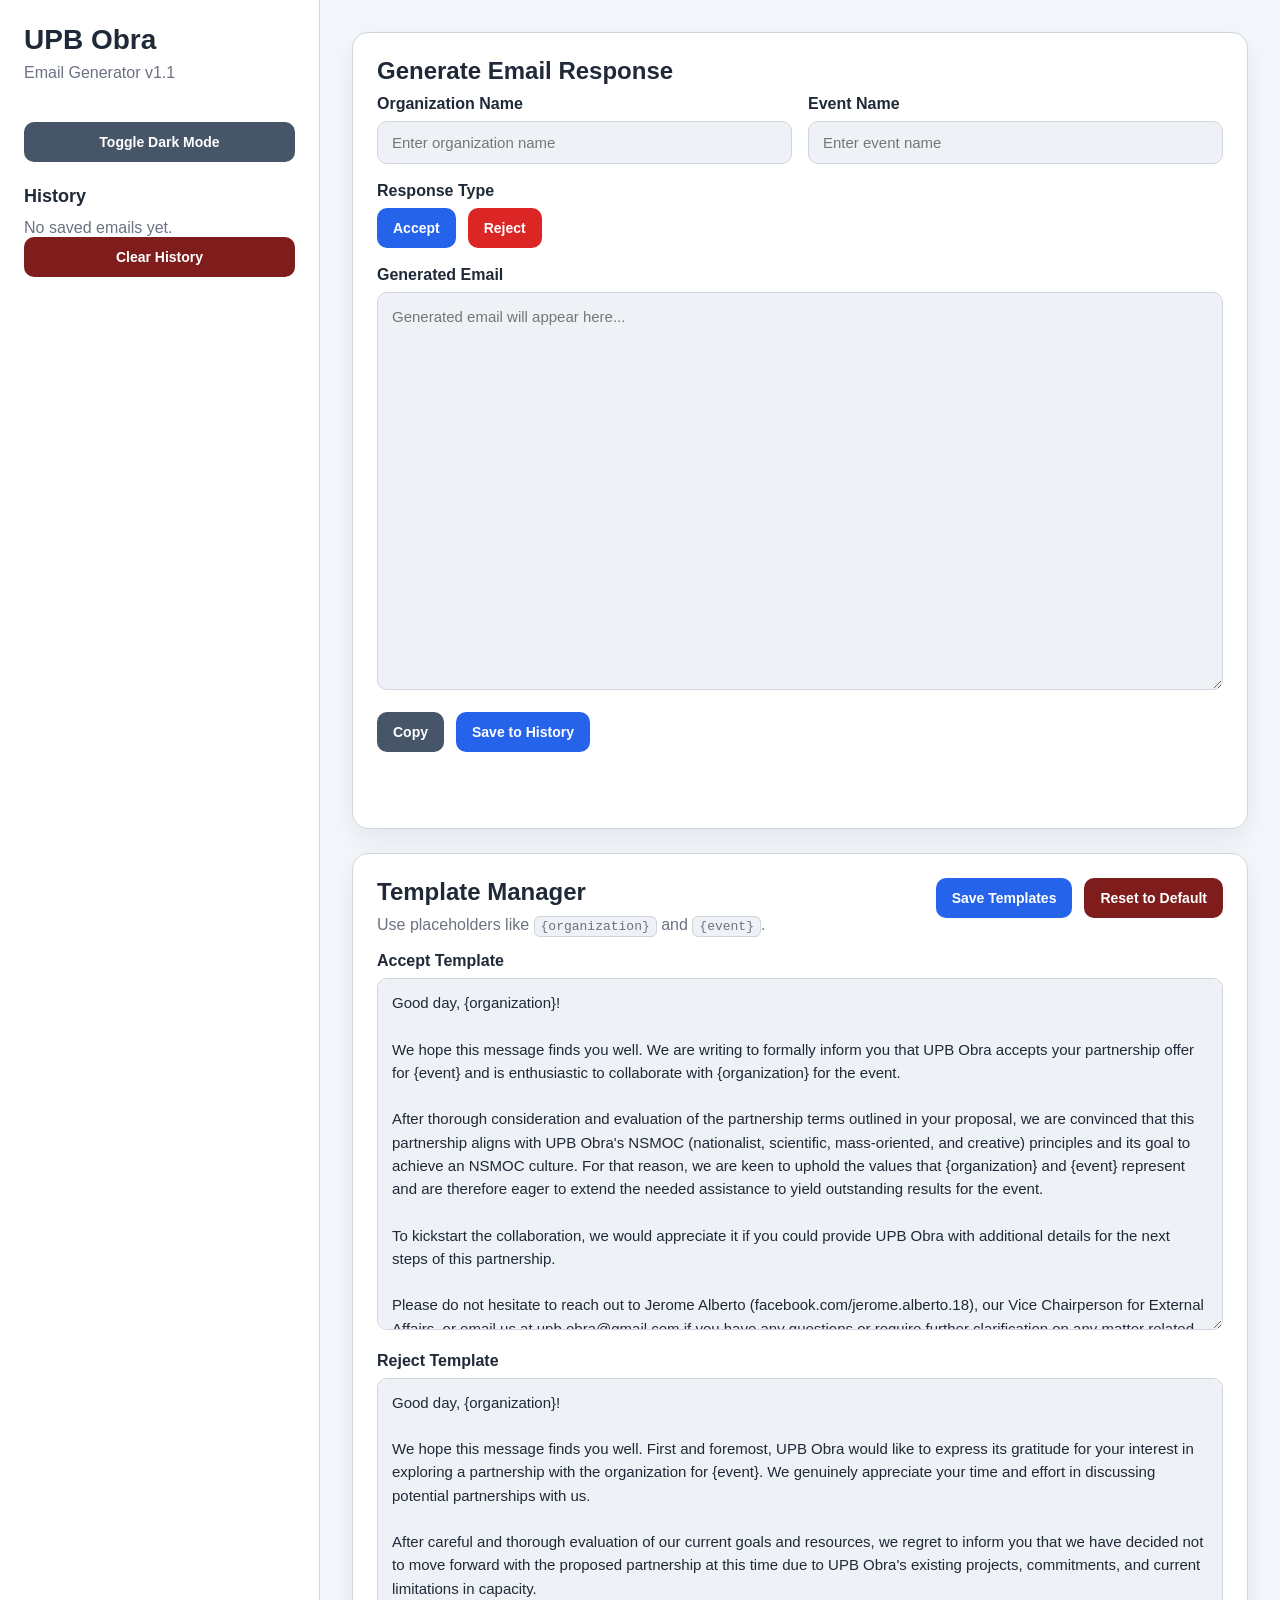
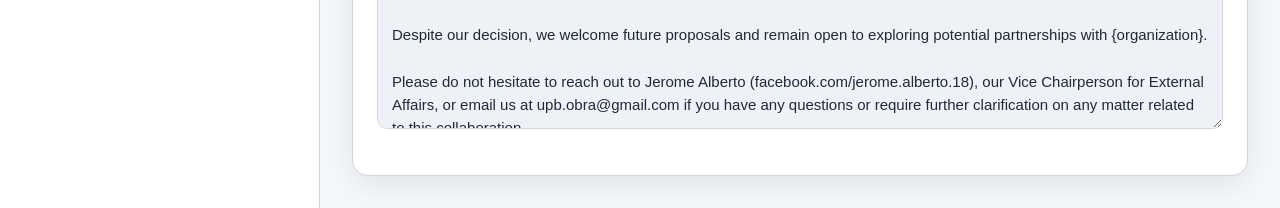
==== index.html @ 8bf40cfc "Add files via upload Base website  Externals-Management V1.0" ====
<!DOCTYPE html>
<html lang="en">
<head>
  <meta charset="UTF-8" />
  <meta name="viewport" content="width=device-width, initial-scale=1.0" />
  <title>UPB Obra Email Generator</title>
  <link rel="stylesheet" href="style.css" />
</head>
<body>
  <div class="app">
    <aside class="sidebar">
      <div>
        <h1>UPB Obra</h1>
        <p class="subtitle">Email Generator v1.1</p>
      </div>

      <div class="sidebar-section">
        <button id="themeToggle" class="secondary-btn full-width">Toggle Dark Mode</button>
      </div>

      <div class="sidebar-section">
        <h2>History</h2>
        <div id="historyList" class="history-list">
          <p class="empty-text">No saved emails yet.</p>
        </div>
        <button id="clearHistoryBtn" class="danger-btn full-width">Clear History</button>
      </div>
    </aside>

    <main class="main-content">
      <section class="card">
        <h2>Generate Email Response</h2>

        <div class="form-grid">
          <div class="form-group">
            <label for="orgName">Organization Name</label>
            <input type="text" id="orgName" placeholder="Enter organization name" />
          </div>

          <div class="form-group">
            <label for="eventName">Event Name</label>
            <input type="text" id="eventName" placeholder="Enter event name" />
          </div>
        </div>

        <div class="form-group">
          <label>Response Type</label>
          <div class="button-group">
            <button id="acceptBtn" class="primary-btn">Accept</button>
            <button id="rejectBtn" class="warning-btn">Reject</button>
          </div>
        </div>

        <div class="form-group">
          <label for="generatedEmail">Generated Email</label>
          <textarea id="generatedEmail" rows="16" placeholder="Generated email will appear here..."></textarea>
        </div>

        <div class="button-group">
          <button id="copyBtn" class="secondary-btn">Copy</button>
          <button id="saveBtn" class="primary-btn">Save to History</button>
        </div>

        <p id="statusMessage" class="status-message"></p>
      </section>

      <section class="card">
        <div class="section-header">
          <div>
            <h2>Template Manager</h2>
            <p class="helper-text">Use placeholders like <code>{organization}</code> and <code>{event}</code>.</p>
          </div>
          <div class="button-group">
            <button id="saveTemplatesBtn" class="primary-btn">Save Templates</button>
            <button id="resetTemplatesBtn" class="danger-btn">Reset to Default</button>
          </div>
        </div>

        <div class="form-group">
          <label for="acceptTemplate">Accept Template</label>
          <textarea id="acceptTemplate" rows="14"></textarea>
        </div>

        <div class="form-group">
          <label for="rejectTemplate">Reject Template</label>
          <textarea id="rejectTemplate" rows="14"></textarea>
        </div>
      </section>
    </main>
  </div>

  <script src="script.js"></script>
</body>
</html>
---- style.css ----
:root {
  --bg: #f4f7fb;
  --panel: #ffffff;
  --panel-2: #eef2f7;
  --text: #1f2937;
  --muted: #6b7280;
  --border: #d1d5db;
  --primary: #2563eb;
  --primary-hover: #1d4ed8;
  --warning: #dc2626;
  --warning-hover: #b91c1c;
  --secondary: #475569;
  --secondary-hover: #334155;
  --danger: #7f1d1d;
  --danger-hover: #991b1b;
  --success: #15803d;
  --shadow: 0 10px 30px rgba(0, 0, 0, 0.08);
}

body.dark {
  --bg: #0f172a;
  --panel: #111827;
  --panel-2: #1f2937;
  --text: #f3f4f6;
  --muted: #9ca3af;
  --border: #374151;
  --primary: #3b82f6;
  --primary-hover: #2563eb;
  --warning: #ef4444;
  --warning-hover: #dc2626;
  --secondary: #64748b;
  --secondary-hover: #475569;
  --danger: #b91c1c;
  --danger-hover: #991b1b;
  --success: #22c55e;
  --shadow: 0 10px 30px rgba(0, 0, 0, 0.35);
}

* {
  box-sizing: border-box;
}

body {
  margin: 0;
  font-family: Arial, sans-serif;
  background: var(--bg);
  color: var(--text);
}

.app {
  display: grid;
  grid-template-columns: 320px 1fr;
  min-height: 100vh;
}

.sidebar {
  background: var(--panel);
  border-right: 1px solid var(--border);
  padding: 24px;
  display: flex;
  flex-direction: column;
  gap: 24px;
}

.sidebar h1 {
  margin: 0;
  font-size: 28px;
}

.subtitle {
  margin-top: 8px;
  color: var(--muted);
}

.sidebar-section h2 {
  margin-top: 0;
  margin-bottom: 12px;
  font-size: 18px;
}

.main-content {
  padding: 32px;
  display: flex;
  flex-direction: column;
  gap: 24px;
}

.card {
  background: var(--panel);
  border: 1px solid var(--border);
  border-radius: 16px;
  padding: 24px;
  box-shadow: var(--shadow);
  max-width: 980px;
}

.card h2 {
  margin-top: 0;
  margin-bottom: 10px;
}

.form-grid {
  display: grid;
  grid-template-columns: 1fr 1fr;
  gap: 16px;
}

.form-group {
  margin-bottom: 18px;
}

label {
  display: block;
  font-weight: bold;
  margin-bottom: 8px;
}

input,
textarea {
  width: 100%;
  padding: 12px 14px;
  border: 1px solid var(--border);
  border-radius: 10px;
  background: var(--panel-2);
  color: var(--text);
  font-size: 15px;
}

textarea {
  resize: vertical;
  line-height: 1.55;
  font-family: inherit;
}

.button-group {
  display: flex;
  gap: 12px;
  flex-wrap: wrap;
}

button {
  border: none;
  border-radius: 10px;
  padding: 12px 16px;
  font-size: 14px;
  font-weight: bold;
  cursor: pointer;
  transition: 0.2s ease;
}

button:hover {
  transform: translateY(-1px);
}

.primary-btn {
  background: var(--primary);
  color: white;
}

.primary-btn:hover {
  background: var(--primary-hover);
}

.warning-btn {
  background: var(--warning);
  color: white;
}

.warning-btn:hover {
  background: var(--warning-hover);
}

.secondary-btn {
  background: var(--secondary);
  color: white;
}

.secondary-btn:hover {
  background: var(--secondary-hover);
}

.danger-btn {
  background: var(--danger);
  color: white;
}

.danger-btn:hover {
  background: var(--danger-hover);
}

.full-width {
  width: 100%;
}

.status-message {
  margin-top: 16px;
  color: var(--success);
  font-weight: bold;
  min-height: 20px;
}

.history-list {
  display: flex;
  flex-direction: column;
  gap: 10px;
  max-height: 420px;
  overflow-y: auto;
}

.history-item {
  background: var(--panel-2);
  border: 1px solid var(--border);
  border-radius: 10px;
  padding: 12px;
  cursor: pointer;
}

.history-item:hover {
  border-color: var(--primary);
}

.history-title {
  font-weight: bold;
  margin-bottom: 6px;
}

.history-meta {
  font-size: 13px;
  color: var(--muted);
}

.empty-text {
  color: var(--muted);
  margin: 0;
}

.helper-text {
  margin: 0;
  color: var(--muted);
}

.section-header {
  display: flex;
  justify-content: space-between;
  gap: 16px;
  align-items: flex-start;
  margin-bottom: 18px;
}

code {
  background: var(--panel-2);
  padding: 2px 6px;
  border-radius: 6px;
  border: 1px solid var(--border);
}

@media (max-width: 900px) {
  .app {
    grid-template-columns: 1fr;
  }

  .sidebar {
    border-right: none;
    border-bottom: 1px solid var(--border);
  }

  .main-content {
    padding: 20px;
  }

  .card {
    padding: 18px;
  }

  .form-grid {
    grid-template-columns: 1fr;
  }

  .section-header {
    flex-direction: column;
    align-items: stretch;
  }
}
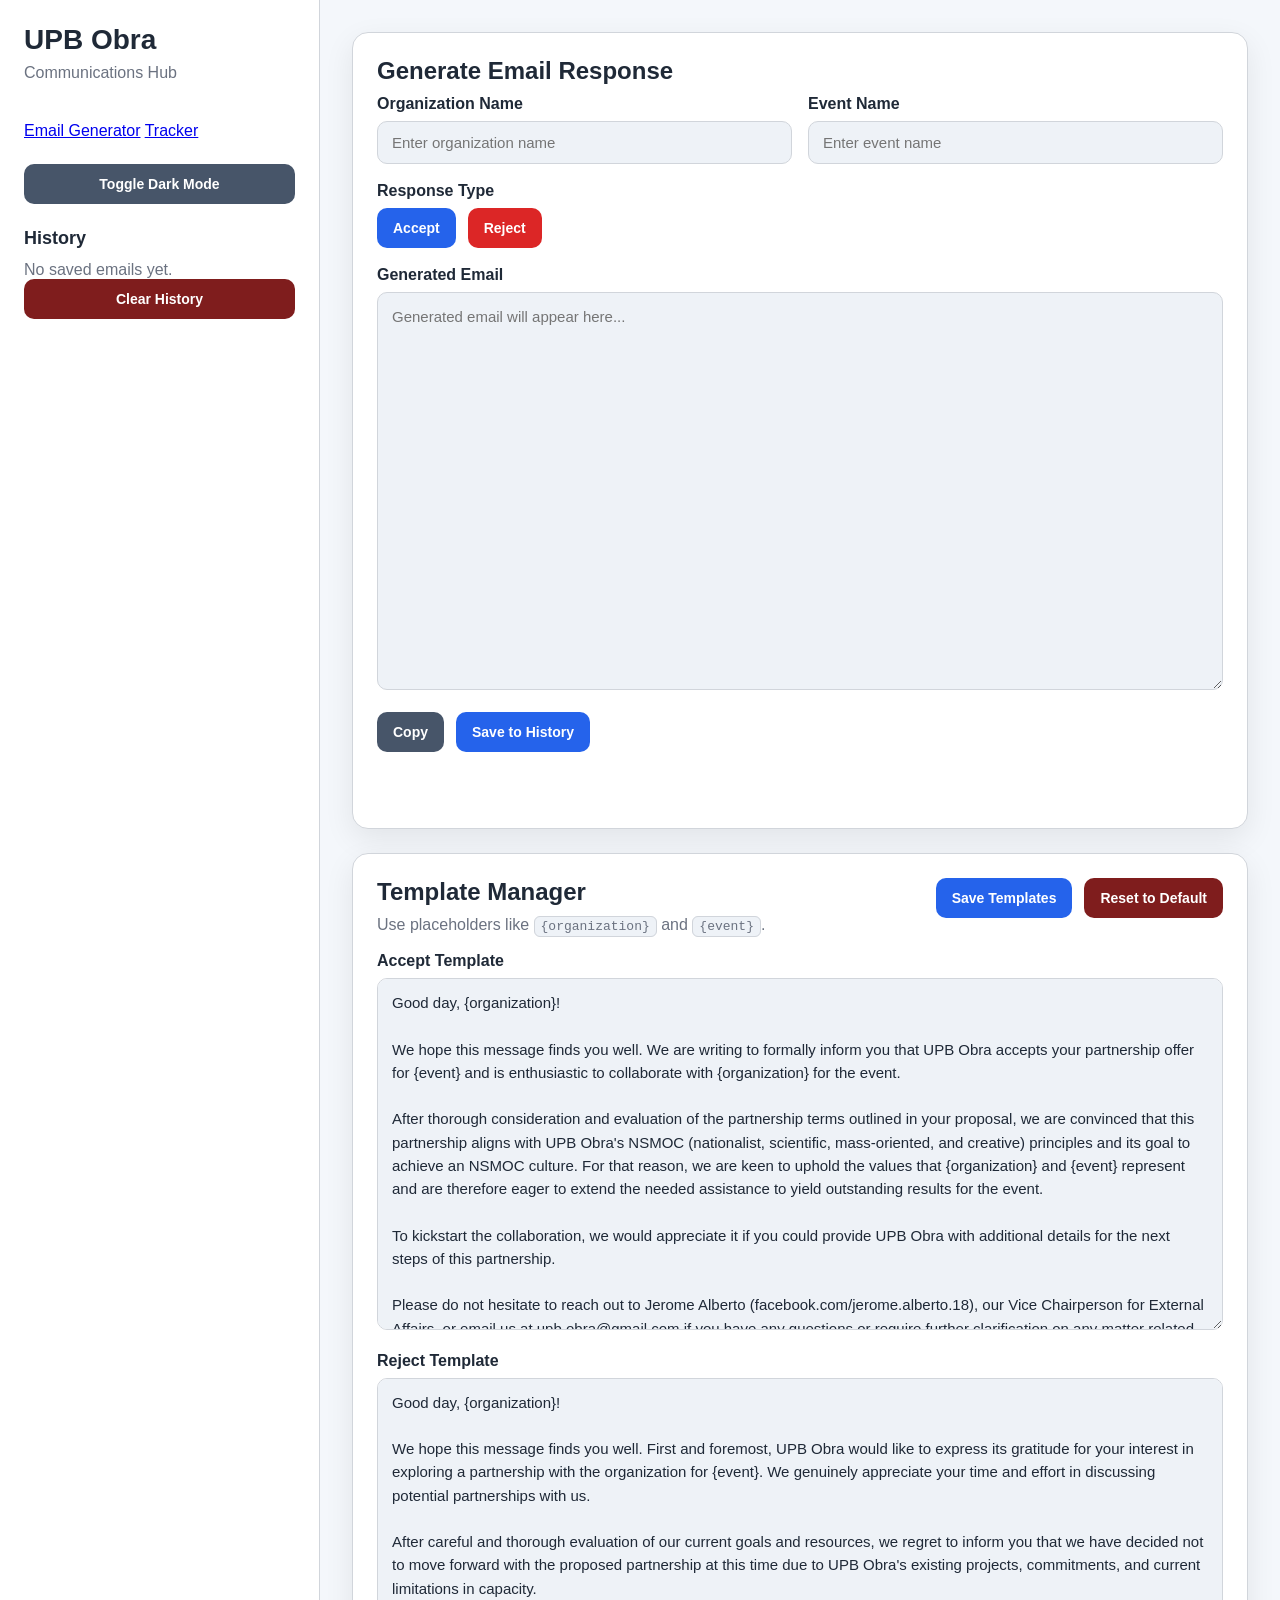
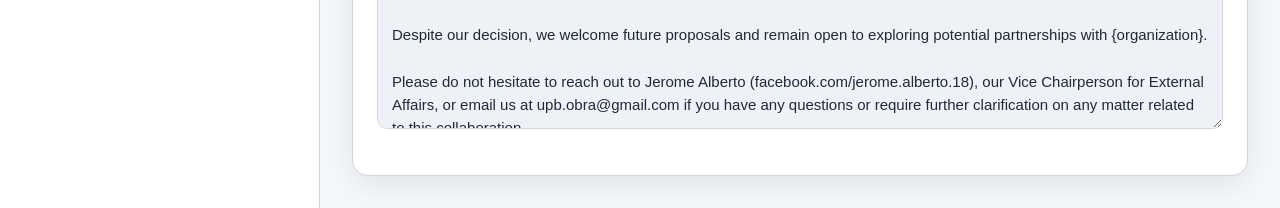
==== commit 90225e11: "Update title and subtitle in index.html" ====
--- a/index.html
+++ b/index.html
@@ -3,7 +3,7 @@
 <head>
   <meta charset="UTF-8" />
   <meta name="viewport" content="width=device-width, initial-scale=1.0" />
-  <title>UPB Obra Email Generator</title>
+  <title>UPB Obra Hub</title>
   <link rel="stylesheet" href="style.css" />
 </head>
 <body>
@@ -11,8 +11,13 @@
     <aside class="sidebar">
       <div>
         <h1>UPB Obra</h1>
-        <p class="subtitle">Email Generator v1.1</p>
+        <p class="subtitle">Communications Hub</p>
       </div>
+
+      <nav class="sidebar-nav">
+        <a href="index.html" class="nav-link active">Email Generator</a>
+        <a href="tracker.html" class="nav-link">Tracker</a>
+      </nav>
 
       <div class="sidebar-section">
         <button id="themeToggle" class="secondary-btn full-width">Toggle Dark Mode</button>
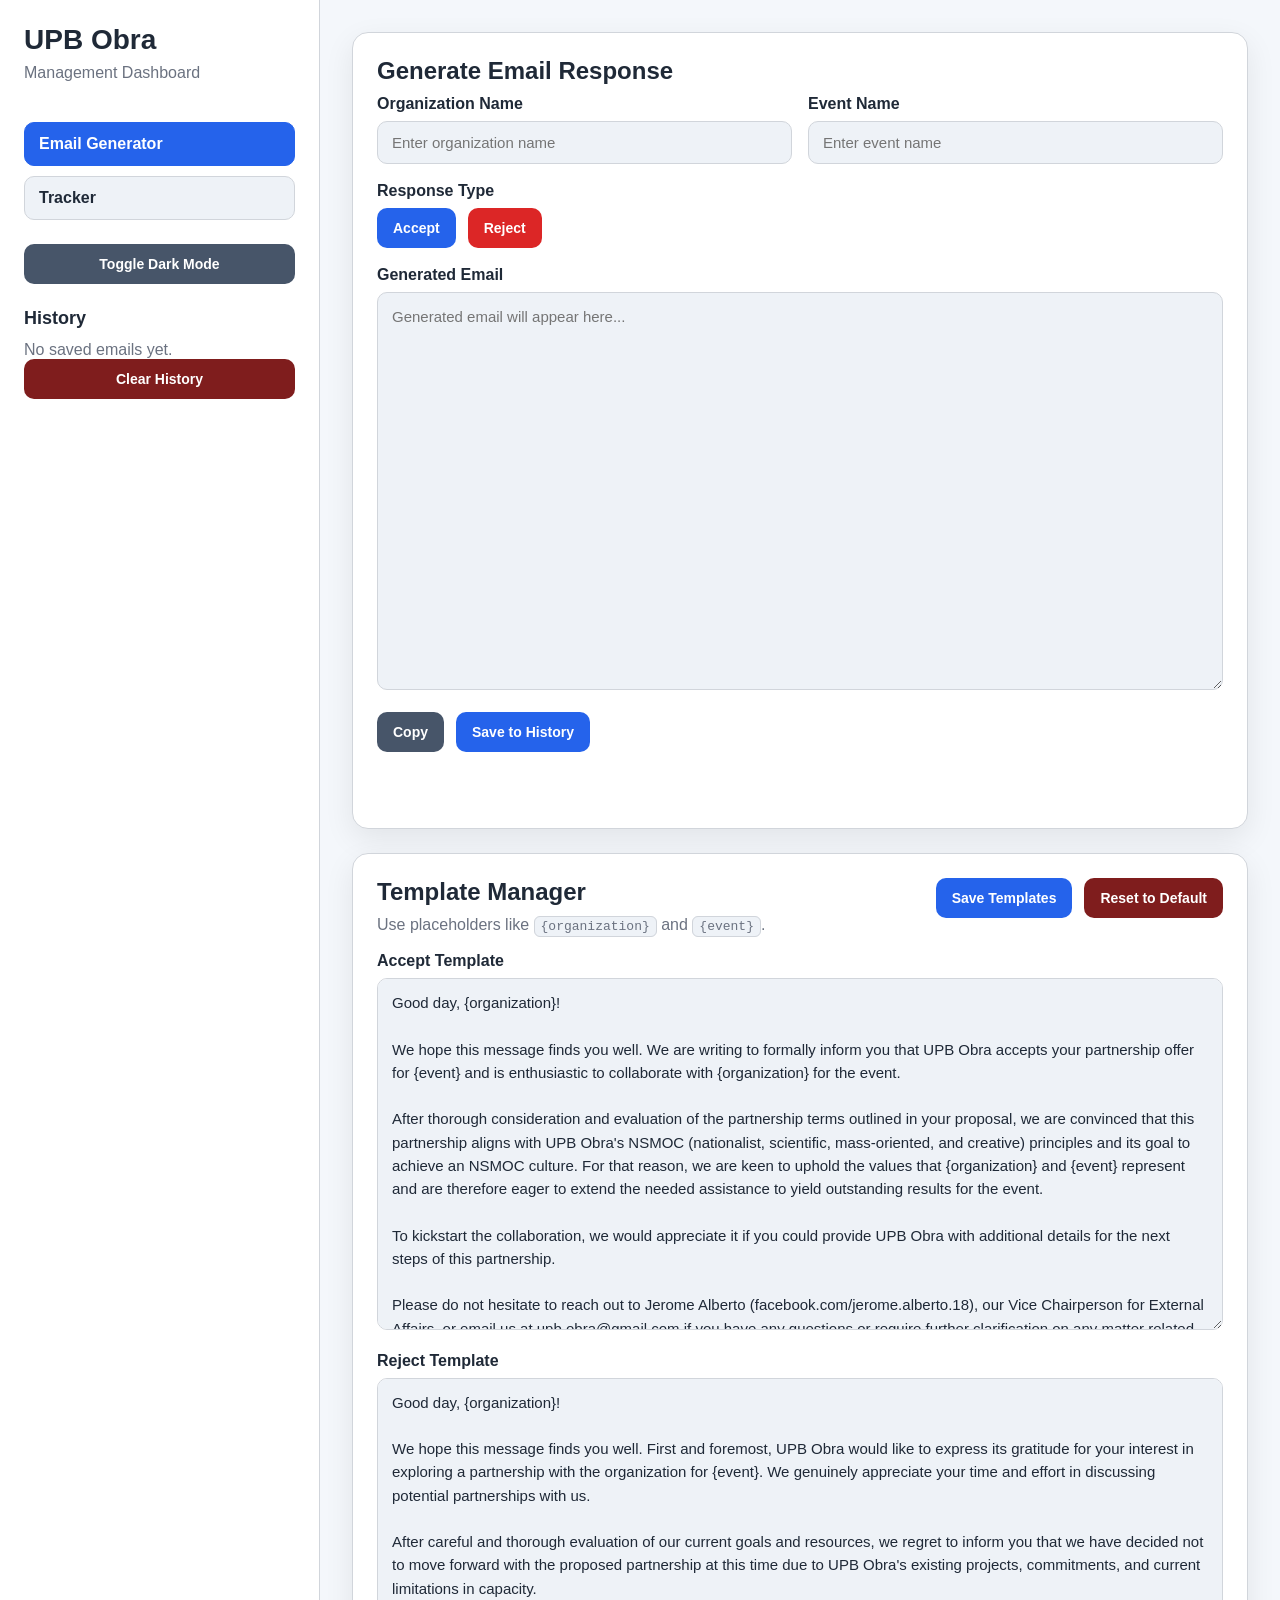
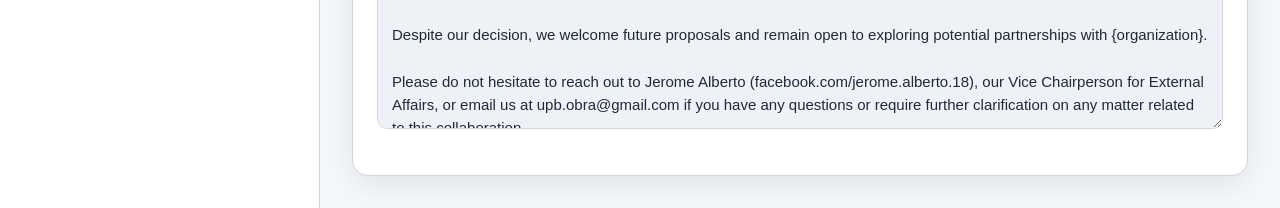
==== commit 37a49927: "Update index.html" ====
--- a/index.html
+++ b/index.html
@@ -11,7 +11,7 @@
     <aside class="sidebar">
       <div>
         <h1>UPB Obra</h1>
-        <p class="subtitle">Communications Hub</p>
+        <p class="subtitle">Management Dashboard</p>
       </div>
 
       <nav class="sidebar-nav">
--- a/style.css
+++ b/style.css
@@ -78,6 +78,28 @@
   font-size: 18px;
 }
 
+.sidebar-nav {
+  display: flex;
+  flex-direction: column;
+  gap: 10px;
+}
+
+.nav-link {
+  text-decoration: none;
+  color: var(--text);
+  background: var(--panel-2);
+  border: 1px solid var(--border);
+  padding: 12px 14px;
+  border-radius: 10px;
+  font-weight: bold;
+}
+
+.nav-link.active {
+  background: var(--primary);
+  color: white;
+  border-color: var(--primary);
+}
+
 .main-content {
   padding: 32px;
   display: flex;
@@ -91,7 +113,7 @@
   border-radius: 16px;
   padding: 24px;
   box-shadow: var(--shadow);
-  max-width: 980px;
+  max-width: 1200px;
 }
 
 .card h2 {
@@ -116,7 +138,8 @@
 }
 
 input,
-textarea {
+textarea,
+select {
   width: 100%;
   padding: 12px 14px;
   border: 1px solid var(--border);
@@ -130,6 +153,12 @@
   resize: vertical;
   line-height: 1.55;
   font-family: inherit;
+}
+
+.checkbox-group input {
+  width: auto;
+  transform: scale(1.2);
+  margin-top: 10px;
 }
 
 .button-group {
@@ -229,14 +258,10 @@
   color: var(--muted);
 }
 
-.empty-text {
+.empty-text,
+.helper-text {
   color: var(--muted);
   margin: 0;
-}
-
-.helper-text {
-  margin: 0;
-  color: var(--muted);
 }
 
 .section-header {
@@ -254,6 +279,66 @@
   border: 1px solid var(--border);
 }
 
+.filter-select {
+  min-width: 160px;
+}
+
+.table-wrap {
+  overflow-x: auto;
+}
+
+.tracker-table {
+  width: 100%;
+  border-collapse: collapse;
+  min-width: 950px;
+}
+
+.tracker-table th,
+.tracker-table td {
+  border: 1px solid var(--border);
+  padding: 12px;
+  vertical-align: top;
+  text-align: left;
+}
+
+.tracker-table th {
+  background: var(--panel-2);
+}
+
+.empty-cell {
+  text-align: center;
+  color: var(--muted);
+}
+
+.status-badge {
+  display: inline-block;
+  padding: 6px 10px;
+  border-radius: 999px;
+  font-size: 12px;
+  font-weight: bold;
+  background: var(--panel-2);
+  border: 1px solid var(--border);
+}
+
+.status-completed {
+  color: #166534;
+}
+
+.status-pending {
+  color: #92400e;
+}
+
+.table-actions {
+  display: flex;
+  gap: 8px;
+  flex-wrap: wrap;
+}
+
+.small-btn {
+  padding: 8px 10px;
+  font-size: 12px;
+}
+
 @media (max-width: 900px) {
   .app {
     grid-template-columns: 1fr;
